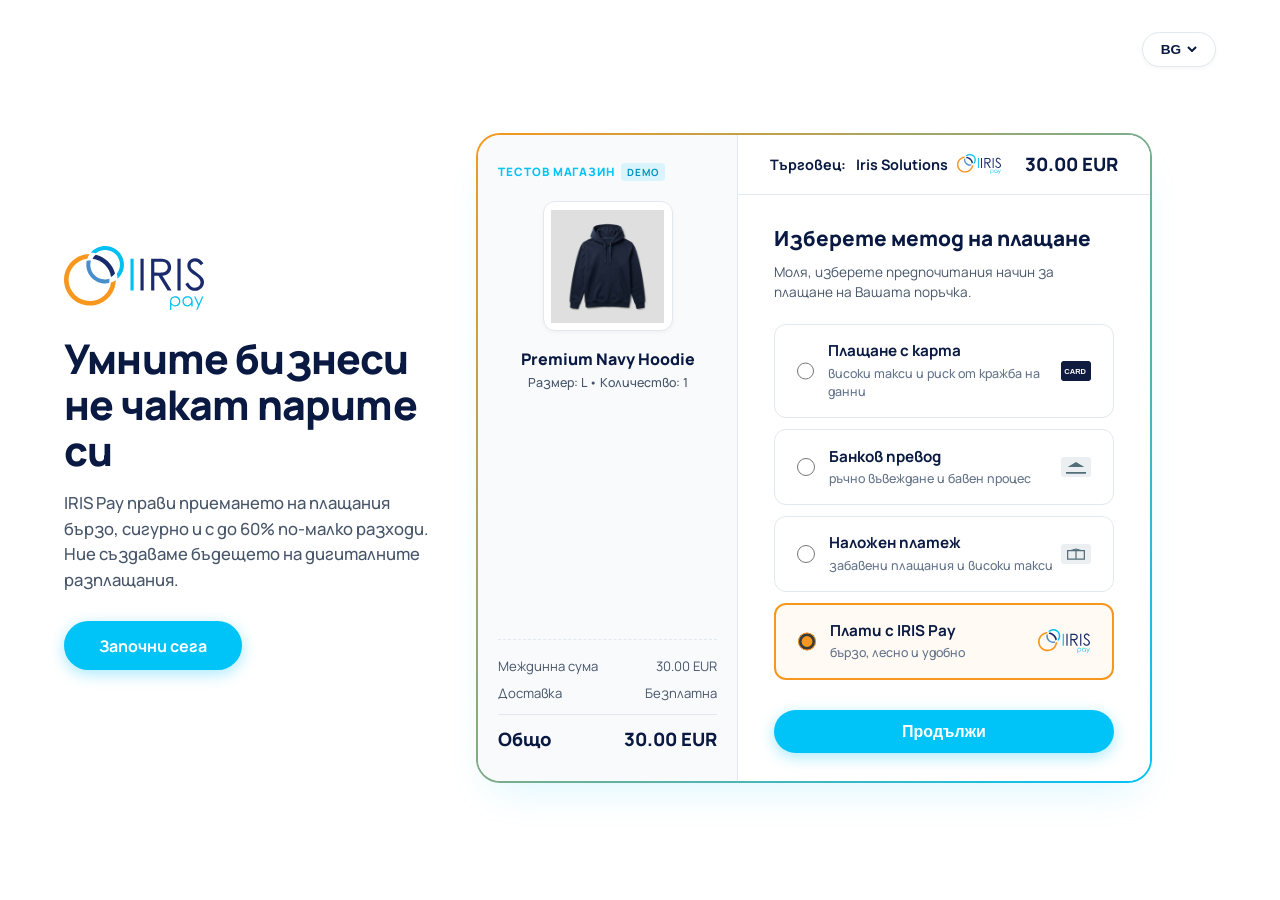
==== bg/index.html @ 7a688a06 "Add files via upload" ====
<!DOCTYPE html>
<html lang="bg">
<head>
  <meta charset="UTF-8">
  <meta name="viewport" content="width=device-width, initial-scale=1.0">
  <title>IRIS Pay - Умните бизнеси не чакат парите си</title>
  <meta name="description" content="IRIS Pay прави приемането на плащания бързо, сигурно и с до 60% по-малко разходи. Ние създаваме бъдещето на дигиталните разплащания.">
  <meta name="keywords" content="IRIS Pay, Open Banking, плащане по сметка, БГ банки, финтех">
  <link rel="stylesheet" href="../style.css">
  <link rel="shortcut icon" href="../iris-logo.svg" type="image/svg+xml">
</head>
<body>

  <!-- Floating Top-Right 6-Language Switcher (BG, EN, RO, HR, GR, IT) -->
  <div class="floating-lang-selector" id="lang-selector">
    <div class="language-selector">
      <button class="language-btn" id="language-toggle">
        <span id="current-lang-text">BG</span>
        <svg viewBox="0 0 10 6">
          <path d="M1 1L5 5L9 1"/>
        </svg>
      </button>
      <ul class="language-dropdown" id="language-dropdown">
        <li class="language-item" data-lang="bg"><a href="#">🇧🇬 Български (BG)</a></li>
        <li class="language-item" data-lang="en"><a href="#">🇬🇧 English (EN)</a></li>
        <li class="language-item" data-lang="ro"><a href="#">🇷🇴 Română (RO)</a></li>
        <li class="language-item" data-lang="hr"><a href="#">🇭🇷 Hrvatski (HR)</a></li>
        <li class="language-item" data-lang="gr"><a href="#">🇬🇷 Ελληνικά (GR)</a></li>
        <li class="language-item" data-lang="it"><a href="#">🇮🇹 Italiano (IT)</a></li>
      </ul>
    </div>
  </div>

  <!-- Hero Section -->
  <main class="hero" id="hero-section">
    <div class="hero__grid">
      <!-- Left Column: Branding Title & Description -->
      <div class="hero__content">
        <img src="../iris-logo.svg" alt="IRIS Logo Big" class="hero__logo">
        <h1 class="hero__title" data-t="heroTitle">Умните бизнеси не чакат парите си</h1>
        <p class="hero__description" data-t="heroSubtitle">
          IRIS Pay прави приемането на плащания бързо, сигурно и с до 60% по-малко разходи. 
          Ние създаваме бъдещето на дигиталните разплащания.
        </p>
        <div class="hero__actions">
          <a href="https://irispay.eu/bg/register" target="_blank" class="btn btn--cyan" id="start-now-btn" data-t="startNow">
            Започни сега
          </a>
        </div>
      </div>
      
      <!-- Right Column: Interactive Embedded Widget -->
      <div class="demo-widget-column" id="demo-widget-section">
        <!-- Widened payment widget layout (940px max-width) -->
        <div class="payment-widget">
          
          <!-- E-Commerce Left Panel Sidebar -->
          <aside class="widget-sidebar">
            <div class="widget-sidebar__store-header">
              <span data-t="storeHeader">Тестов магазин</span>
              <span class="widget-sidebar__store-badge">Demo</span>
            </div>
            
            <div class="widget-sidebar__product-details">
              <div class="widget-sidebar__product-img-box">
                <img src="../demo_hoodie.png" alt="Premium Hoodie" class="widget-sidebar__product-img">
              </div>
              <h3 class="widget-sidebar__product-title" data-t="productTitle">Premium Navy Hoodie</h3>
              <p class="widget-sidebar__product-meta">
                <span data-t="productSize">Размер: L</span> &bull; <span data-t="productQty">Количество: 1</span>
              </p>
            </div>
            
            <!-- Mobile compact summary info -->
            <div class="widget-sidebar__mobile-summary">
              <span class="widget-sidebar__mobile-total-label" data-t="totalLabel">Общо</span>
              <span class="widget-sidebar__mobile-total-val">30.00 EUR</span>
            </div>
            
            <div class="widget-sidebar__breakdown">
              <div class="widget-sidebar__row">
                <span data-t="subtotalLabel">Междинна сума</span>
                <span>30.00 EUR</span>
              </div>
              <div class="widget-sidebar__row">
                <span data-t="shippingLabel">Доставка</span>
                <span data-t="shippingVal">Безплатна</span>
              </div>
              <div class="widget-sidebar__row widget-sidebar__row--total">
                <span data-t="totalLabel">Общо</span>
                <span>30.00 EUR</span>
              </div>
            </div>
          </aside>
          
          <!-- Checkout Right Panel Main -->
          <section class="widget-main">
            <!-- Widget Summary Header -->
            <div class="widget-summary-bar">
              <div class="widget-summary-bar__merchant-box">
                <span class="widget-summary-bar__merchant" data-t="merchantLabel">Търговец:</span>
                <span class="widget-summary-bar__merchant">Iris Solutions</span>
                <img src="../iris-logo.svg" alt="Iris Solutions Logo" class="widget-summary-bar__merchant-logo">
              </div>
              
              <!-- Hidden Timer (activated during Iris Pay flow) -->
              <div class="timer-container" id="widget-timer-header" style="display: none;">
                <div class="timer-box">
                  <span id="timer-minutes">04</span>:<span id="timer-seconds">00</span>
                </div>
              </div>
              
              <div class="widget-summary-bar__amount">30.00 EUR</div>
            </div>
            
            <!-- Widget Content Body -->
            <div class="widget-content" id="widget-content-body">
              
              <!-- Step 1: Mock Merchant Checkout -->
              <div id="view-checkout-select">
                <h3 class="widget-title" data-t="checkoutTitle">Изберете метод на плащане</h3>
                <p class="widget-subtitle" data-t="checkoutSubtitle">Моля, изберете предпочитания начин за плащане на Вашата поръчка.</p>
                
                <div class="checkout-methods">
                  <!-- Method 1: Card -->
                  <div class="method-card" data-method="card">
                    <input type="radio" name="payment-method" class="method-card__radio" id="method-card-input">
                    <div class="method-card__details">
                      <div class="method-card__text-group">
                        <span class="method-card__name" data-t="methodCard">Плащане с карта</span>
                        <span class="method-card__desc" data-t="methodCardDesc">високи такси и риск от кражба на данни</span>
                      </div>
                      <div class="method-card__icons">
                        <svg class="method-card__icon" viewBox="0 0 36 24" width="36" height="24">
                          <rect width="36" height="24" rx="3" fill="#0f1c3f"/>
                          <text x="4" y="16" fill="#fff" font-size="9" font-family="sans-serif" font-weight="bold">CARD</text>
                        </svg>
                      </div>
                    </div>
                  </div>
                  
                  <!-- Method 2: Bank Transfer -->
                  <div class="method-card" data-method="transfer">
                    <input type="radio" name="payment-method" class="method-card__radio" id="method-transfer-input">
                    <div class="method-card__details">
                      <div class="method-card__text-group">
                        <span class="method-card__name" data-t="methodTransfer">Банков превод</span>
                        <span class="method-card__desc" data-t="methodTransferDesc">ръчно въвеждане и бавен процес</span>
                      </div>
                      <div class="method-card__icons">
                        <svg class="method-card__icon" viewBox="0 0 36 24" width="36" height="24">
                          <rect width="36" height="24" rx="3" fill="#eceff1"/>
                          <path d="M18 6 L8 12 L28 12 Z M10 12 L10 18 M14 12 L14 18 M18 12 L18 18 M22 12 L22 18 M26 12 L26 18 M6 18 L30 18 L30 20 L6 20 Z" fill="#546e7a"/>
                        </svg>
                      </div>
                    </div>
                  </div>
                  
                  <!-- Method 3: COD -->
                  <div class="method-card" data-method="cod">
                    <input type="radio" name="payment-method" class="method-card__radio" id="method-cod-input">
                    <div class="method-card__details">
                      <div class="method-card__text-group">
                        <span class="method-card__name" data-t="methodCod">Наложен платеж</span>
                        <span class="method-card__desc" data-t="methodCodDesc">забавени плащания и високи такси</span>
                      </div>
                      <div class="method-card__icons">
                        <svg class="method-card__icon" viewBox="0 0 36 24" width="36" height="24">
                          <rect width="36" height="24" rx="3" fill="#eceff1"/>
                          <path d="M8 8 L28 8 L28 18 L8 18 Z M18 6 L12 8 M18 6 L24 8 M18 8 L18 18" stroke="#546e7a" stroke-width="1.5" fill="none"/>
                        </svg>
                      </div>
                    </div>
                  </div>
                  
                  <!-- Method 4: IRIS Pay -->
                  <div class="method-card method-card--iris method-card--selected" data-method="iris">
                    <input type="radio" name="payment-method" class="method-card__radio" id="method-iris-input" checked>
                    <div class="method-card__details">
                      <div class="method-card__text-group">
                        <span class="method-card__name" data-t="methodIris">Плати с IRIS Pay</span>
                        <span class="method-card__desc" data-t="methodIrisDesc">бързо, лесно и удобно</span>
                      </div>
                      <img src="../iris-logo.svg" alt="IRIS Pay Logo" class="method-card__logo">
                    </div>
                  </div>
                </div>
                
                <!-- Guidance Alert Box -->
                <div class="checkout-alert" id="checkout-alert"></div>
                
                <button class="btn btn--cyan" id="btn-checkout-next" style="margin-top: 1rem; border-radius: 2rem; width: 100%;">
                  <span data-t="continue">Продължи</span>
                </button>
              </div>
              
              <!-- Step 2: Country & Bank Selection (Initially Hidden) -->
              <div id="view-bank-list" style="display: none;">
                <h3 class="widget-title" data-t="title">Държава на банковата сметка</h3>
                
                <!-- Country Selector flags -->
                <div class="country-selector" id="flags-container"></div>
                
                <h3 class="widget-title" data-t="chooseBank" style="margin-top: 1rem;">Изберете Вашата банка</h3>
                <p class="widget-subtitle" data-t="chooseBankSubtitle">Когато изберете банката си, ще бъдете пренасочени към нейното приложение.</p>
                
                <!-- Bank Items Grid -->
                <div class="bank-grid" id="bank-grid"></div>
              </div>
              
              <!-- Step 3: Selected Bank Confirmation (Initially Hidden) -->
              <div id="view-bank-confirm" class="selected-bank-view" style="display: none;">
                <div class="selected-bank-header">
                  <div class="selected-bank-title">
                    <span data-t="selectedBank">Избрана банка:</span>
                    <span class="selected-bank-name dynamic-bank-name">Revolut</span>
                  </div>
                  <a href="#" class="back-link" id="back-to-list">
                    <svg width="12" height="12" viewBox="0 0 24 24" fill="none" stroke="currentColor" stroke-width="2.5" stroke-linecap="round" stroke-linejoin="round" style="transform: rotate(180deg);">
                      <line x1="5" y1="12" x2="19" y2="12"></line>
                      <polyline points="12 5 19 12 12 19"></polyline>
                    </svg>
                    <span data-t="selectOtherBank">Изберете друга банка</span>
                  </a>
                </div>
                
                <div class="selected-bank-instructions" id="instructions-text">
                  <!-- Dynamically populated instructions -->
                </div>
                
                <div class="selected-bank-actions">
                  <button class="btn btn--widget-continue" id="btn-continue-widget">
                    <span data-t="continue">Продължи</span>
                  </button>
                  <button class="btn--circle-arrow-widget" id="btn-continue-circle-widget">
                    <svg width="14" height="14" viewBox="0 0 24 24" fill="none" stroke="currentColor" stroke-width="3" stroke-linecap="round" stroke-linejoin="round">
                      <line x1="5" y1="12" x2="19" y2="12"></line>
                      <polyline points="12 5 19 12 12 19"></polyline>
                    </svg>
                  </button>
                </div>
              </div>
              
              <!-- Step 4: Inline Mock Bank Portal (Initially Hidden) -->
              <div id="view-bank-portal" class="bank-portal-inline" style="display: none;">
                <div class="bank-portal-inline__logo" id="portal-bank-logo-container"></div>
                <h2 class="bank-portal-inline__title" data-t="bankPortalTitle">Потвърждение на плащането</h2>
                <p class="bank-portal-inline__desc" id="portal-desc-text" data-t="bankPortalDesc">
                  Моля, потвърдете трансакцията към Iris Solutions.
                </p>
                
                <div class="bank-portal-inline__info-box">
                  <div class="bank-portal-inline__row">
                    <span class="bank-portal-inline__label" data-t="merchantLabel">Търговец:</span>
                    <span class="bank-portal-inline__val" id="portal-merchant-val">Iris Solutions</span>
                  </div>
                  <div class="bank-portal-inline__row">
                    <span class="bank-portal-inline__label" data-t="description">Описание:</span>
                    <span class="bank-portal-inline__val" id="portal-desc-val">IRIS-1042: Premium Navy Hoodie</span>
                  </div>
                  <div class="bank-portal-inline__row">
                    <span class="bank-portal-inline__label" data-t="date">Дата:</span>
                    <span class="bank-portal-inline__val" id="portal-date-val">2026-07-08 14:53:24</span>
                  </div>
                  <div class="bank-portal-inline__row">
                    <span class="bank-portal-inline__label" data-t="amountLabel">Сума:</span>
                    <span class="bank-portal-inline__val" id="portal-amount-val">30.00 EUR</span>
                  </div>
                </div>
                
                <button id="portal-btn-confirm" class="btn btn--portal-confirm" data-t="bankPortalConfirm">Потвърди плащането</button>
                <button id="portal-btn-cancel" class="btn btn--portal-cancel" data-t="bankPortalCancel">Откажи плащането</button>
              </div>
              
            </div>
          </section>
          
        </div>
      </div>
    </div>
  </main>

  <script src="../app.js"></script>
</body>
</html>
---- style.css ----
@import url('https://fonts.googleapis.com/css2?family=Manrope:wght@300;400;500;600;700;800;900&display=swap');

:root {
  --font-main: 'Manrope', sans-serif;
  
  /* Brand colors matching live irispay.bg */
  --color-primary: #091942;
  --color-primary-light: #1e293b;
  --color-cyan: #00c3f8;
  --color-cyan-hover: #00b0e0;
  --color-accent: #f7971d;
  --color-accent-hover: #e08316;
  
  /* Background colors */
  --color-bg-main: #ffffff;
  --color-card-bg: #ffffff;
  --color-sidebar-bg: #f8fafc;
  
  /* Text colors */
  --color-text-dark: #091942;
  --color-text-muted: #475569;
  --color-text-light: #ffffff;
  
  /* Border colors */
  --color-border: #e2e8f0;
  --color-border-active: #00c3f8;
  
  /* Shadows */
  --shadow-sm: 0 2px 4px rgba(0, 0, 0, 0.04);
  --shadow-md: 0 4px 12px rgba(0, 0, 0, 0.06);
  --shadow-lg: 0 20px 40px -15px rgba(0, 195, 248, 0.15);
  
  /* Transitions */
  --transition-fast: 0.2s ease;
  --transition-normal: 0.3s cubic-bezier(0.4, 0, 0.2, 1);
}

* {
  box-sizing: border-box;
  margin: 0;
  padding: 0;
}

body {
  font-family: var(--font-main);
  background-color: var(--color-bg-main);
  color: var(--color-text-dark);
  line-height: 1.5;
  -webkit-font-smoothing: antialiased;
  min-height: 100vh;
  display: flex;
  flex-direction: column;
}

/* Scrollbar styling */
::-webkit-scrollbar {
  width: 6px;
  height: 6px;
}
::-webkit-scrollbar-track {
  background: transparent;
}
::-webkit-scrollbar-thumb {
  background: #cbd5e1;
  border-radius: 4px;
}
::-webkit-scrollbar-thumb:hover {
  background: #94a3b8;
}

/* Typography */
h1, h2, h3, h4, h5, h6 {
  font-weight: 800;
  color: var(--color-primary);
}

a {
  color: var(--color-cyan);
  text-decoration: none;
  transition: color var(--transition-fast);
}
a:hover {
  color: var(--color-primary);
}

/* Floating Top-Right Language selector (No header) */
.floating-lang-selector {
  position: absolute;
  top: 2rem;
  right: 5%;
  z-index: 1000;
}

.language-selector {
  position: relative;
  display: inline-block;
}

.language-btn {
  background: white;
  border: 1px solid var(--color-border);
  border-radius: 2rem;
  padding: 0.55rem 1.1rem;
  font-size: 0.85rem;
  font-weight: 700;
  color: var(--color-primary);
  cursor: pointer;
  display: flex;
  align-items: center;
  gap: 0.4rem;
  box-shadow: var(--shadow-sm);
  transition: all var(--transition-fast);
}
.language-btn:hover {
  border-color: var(--color-cyan);
  box-shadow: var(--shadow-md);
}

.language-btn svg {
  width: 10px;
  height: 6px;
  fill: none;
  stroke: currentColor;
  stroke-width: 2;
  transition: transform var(--transition-fast);
}

.language-btn--open svg {
  transform: rotate(180deg);
}

.language-dropdown {
  position: absolute;
  top: 100%;
  right: 0;
  margin-top: 0.5rem;
  background: white;
  border: 1px solid var(--color-border);
  border-radius: 0.75rem;
  box-shadow: var(--shadow-md);
  list-style: none;
  min-width: 110px;
  display: none;
  z-index: 110;
  overflow: hidden;
}

.language-dropdown--open {
  display: block;
}

.language-item a {
  display: flex;
  align-items: center;
  gap: 0.5rem;
  padding: 0.6rem 1rem;
  color: var(--color-text-dark);
  font-weight: 600;
  font-size: 0.85rem;
}
.language-item a:hover {
  background-color: #f1f5f9;
  color: var(--color-cyan);
}

.lang-flag-mini {
  width: 18px;
  height: 12px;
  border-radius: 2px;
  object-fit: cover;
}

/* Primary Cyan Action Button */
.btn--cyan {
  background-color: var(--color-cyan);
  color: #ffffff;
  padding: 0.8rem 2.2rem;
  border-radius: 2rem;
  font-weight: 700;
  font-size: 1rem;
  box-shadow: 0 4px 15px rgba(0, 195, 248, 0.35);
  display: inline-flex;
  align-items: center;
  justify-content: center;
  border: none;
  cursor: pointer;
  transition: all var(--transition-fast);
  text-decoration: none;
}
.btn--cyan:hover {
  background-color: var(--color-cyan-hover);
  transform: translateY(-2px);
  box-shadow: 0 6px 20px rgba(0, 195, 248, 0.45);
}

/* Homepage Hero Section - Clean Light Mesh Gradient */
.hero {
  position: relative;
  min-height: 100vh;
  display: flex;
  justify-content: center;
  align-items: center;
  overflow: hidden;
  padding: 5rem 5% 4rem;
  background-color: #ffffff;
  background-image: none;
}

.hero__grid {
  display: grid;
  grid-template-columns: 0.85fr 1.15fr;
  gap: 3rem;
  width: 100%;
  max-width: 1360px;
  z-index: 2;
  align-items: center;
}

.hero__content {
  text-align: left;
}

/* Compact Logo, Title & Subtitle sizing */
.hero__logo {
  width: 140px;
  margin-bottom: 1.25rem;
}

.hero__title {
  font-size: clamp(1.8rem, 3.2vw, 2.6rem);
  font-weight: 900;
  line-height: 1.12;
  margin-bottom: 1rem;
  color: var(--color-primary);
  letter-spacing: -0.02em;
}

.hero__description {
  font-size: clamp(0.9rem, 1.3vw, 1.05rem);
  font-weight: 500;
  color: var(--color-text-muted);
  margin-bottom: 1.75rem;
  line-height: 1.55;
  max-width: 500px;
}

.hero__actions {
  display: flex;
  gap: 1.25rem;
}

/* WIDENED PAYMENT WIDGET CONTAINER (940px max-width & Gradient Border) */
.demo-widget-column {
  display: flex;
  flex-direction: column;
  align-items: center;
  width: 100%;
}

.payment-widget {
  background: linear-gradient(#ffffff, #ffffff) padding-box,
              linear-gradient(135deg, #f7971d 0%, #00c3f8 100%) border-box;
  border: 2.5px solid transparent;
  border-radius: 1.5rem;
  box-shadow: var(--shadow-lg);
  width: 100%;
  max-width: 940px;
  min-height: 540px;
  display: flex;
  flex-direction: row;
  overflow: hidden;
  color: var(--color-text-dark);
  position: relative;
  transition: all var(--transition-normal);
}

/* Reduced E-Commerce Product Sidebar Width (260px) */
.widget-sidebar {
  width: 260px;
  flex-shrink: 0;
  background-color: var(--color-sidebar-bg);
  border-right: 1px solid var(--color-border);
  padding: 1.75rem 1.25rem;
  display: flex;
  flex-direction: column;
  text-align: left;
}

.widget-sidebar__store-header {
  font-size: 0.72rem;
  font-weight: 800;
  color: var(--color-cyan);
  text-transform: uppercase;
  letter-spacing: 0.08em;
  margin-bottom: 1.25rem;
  display: flex;
  align-items: center;
  gap: 0.35rem;
}

.widget-sidebar__store-badge {
  background-color: rgba(0, 195, 248, 0.12);
  color: #0093be;
  padding: 0.12rem 0.4rem;
  border-radius: 0.25rem;
  font-size: 0.62rem;
  font-weight: 700;
}

.widget-sidebar__product-details {
  display: flex;
  flex-direction: column;
  align-items: center;
  margin-bottom: 1.5rem;
}

.widget-sidebar__product-img-box {
  width: 130px;
  height: 130px;
  border-radius: 0.75rem;
  background-color: #ffffff;
  border: 1px solid var(--color-border);
  display: flex;
  align-items: center;
  justify-content: center;
  overflow: hidden;
  box-shadow: var(--shadow-sm);
  margin-bottom: 1rem;
  transition: transform var(--transition-fast);
}
.widget-sidebar__product-img-box:hover {
  transform: scale(1.03);
}

.widget-sidebar__product-img {
  width: 88%;
  height: 88%;
  object-fit: contain;
}

.widget-sidebar__product-title {
  font-size: 1rem;
  font-weight: 800;
  color: var(--color-primary);
  text-align: center;
  margin-bottom: 0.2rem;
}

.widget-sidebar__product-meta {
  font-size: 0.78rem;
  color: var(--color-text-muted);
  font-weight: 500;
  text-align: center;
}

.widget-sidebar__breakdown {
  margin-top: auto;
  border-top: 1px dashed var(--color-border);
  padding-top: 1.1rem;
}

.widget-sidebar__row {
  display: flex;
  justify-content: space-between;
  font-size: 0.82rem;
  color: var(--color-text-muted);
  margin-bottom: 0.45rem;
}

.widget-sidebar__row--total {
  margin-top: 0.65rem;
  border-top: 1px solid var(--color-border);
  padding-top: 0.65rem;
  font-size: 1.15rem;
  font-weight: 900;
  color: var(--color-primary);
  margin-bottom: 0;
}

.widget-sidebar__mobile-summary {
  display: none;
}

/* Expanded Checkout Content Panel (Right Panel) */
.widget-main {
  flex: 1;
  background-color: var(--color-card-bg);
  display: flex;
  flex-direction: column;
  transition: background-color var(--transition-normal), color var(--transition-normal);
}

.widget-main--dark {
  background-color: #1a212d !important;
  color: #ffffff !important;
}

.widget-main--dark .widget-summary-bar {
  background-color: #151a24 !important;
  border-bottom-color: #2e3b4e !important;
}

.widget-main--dark .widget-summary-bar__merchant {
  color: #ffffff !important;
}

.widget-main--dark .widget-summary-bar__amount {
  color: #22d3ee !important;
}

.widget-summary-bar {
  background-color: var(--color-card-bg);
  padding: 1rem 2rem;
  border-bottom: 1px solid var(--color-border);
  display: flex;
  justify-content: space-between;
  align-items: center;
  font-size: 0.9rem;
  gap: 1.5rem;
}

.widget-summary-bar__merchant-box {
  display: flex;
  align-items: center;
  gap: 0.6rem;
  white-space: nowrap;
}

.widget-summary-bar__merchant {
  font-weight: 700;
  color: var(--color-primary);
}

.widget-summary-bar__merchant-logo {
  height: 20px;
  width: auto;
}

.widget-summary-bar__amount {
  font-weight: 900;
  font-size: 1.15rem;
  color: var(--color-primary);
  white-space: nowrap;
}

.widget-content {
  padding: 1.75rem 2.25rem;
  flex-grow: 1;
  display: flex;
  flex-direction: column;
  justify-content: center;
}

.widget-title {
  font-size: 1.3rem;
  font-weight: 800;
  margin-bottom: 0.85rem;
  color: var(--color-primary);
  text-align: left;
}

.widget-main--dark .widget-title {
  color: #ffffff !important;
}

.widget-subtitle {
  font-size: 0.85rem;
  color: var(--color-text-muted);
  margin-top: -0.4rem;
  margin-bottom: 1.35rem;
  line-height: 1.5;
  text-align: left;
}

.widget-main--dark .widget-subtitle {
  color: #94a3b8 !important;
}

.checkout-methods {
  display: flex;
  flex-direction: column;
  gap: 0.7rem;
  margin-bottom: 0.85rem;
}

.method-card {
  display: flex;
  align-items: center;
  padding: 0.95rem 1.35rem;
  border: 1px solid var(--color-border);
  border-radius: 0.75rem;
  cursor: pointer;
  transition: all var(--transition-fast);
  background-color: white;
  user-select: none;
}

.method-card:hover {
  border-color: #cbd5e1;
  background-color: #f8fafc;
}

.method-card--selected {
  border-color: var(--color-cyan);
  background-color: rgba(0, 195, 248, 0.04);
}

.method-card--iris {
  border: 1.5px dashed rgba(247, 151, 29, 0.6);
}

.method-card--iris.method-card--selected {
  border: 2px solid var(--color-accent);
  background-color: rgba(247, 151, 29, 0.05);
}

.method-card__radio {
  margin-right: 0.85rem;
  width: 1.15rem;
  height: 1.15rem;
  accent-color: var(--color-cyan);
  cursor: pointer;
}

.method-card--iris .method-card__radio {
  accent-color: var(--color-accent);
}

.method-card__details {
  flex-grow: 1;
  display: flex;
  align-items: center;
  justify-content: space-between;
}

.method-card__name {
  font-weight: 700;
  font-size: 0.95rem;
}

.method-card__text-group {
  display: flex;
  flex-direction: column;
  text-align: left;
  gap: 0.1rem;
}

.method-card__desc {
  font-size: 0.78rem;
  color: #64748b;
  font-weight: 500;
}

.method-card__icons {
  display: flex;
  gap: 0.25rem;
}

.method-card__icon {
  height: 20px;
  width: auto;
  border-radius: 2px;
}

.method-card__logo {
  height: 24px;
  width: auto;
}

.checkout-alert {
  background-color: #fffbeb;
  border: 1px solid #fef3c7;
  border-radius: 0.5rem;
  padding: 0.7rem 0.9rem;
  color: #b45309;
  font-size: 0.78rem;
  margin-bottom: 0.75rem;
  line-height: 1.4;
  text-align: left;
  display: none;
}

.country-selector {
  display: flex;
  gap: 0.5rem;
  margin-bottom: 1.25rem;
  flex-wrap: wrap;
}

.country-flag {
  width: 2.5rem;
  height: 1.7rem;
  border-radius: 0.3rem;
  cursor: pointer;
  border: 2px solid transparent;
  transition: all var(--transition-fast);
  overflow: hidden;
  box-shadow: var(--shadow-sm);
  display: flex;
  align-items: center;
  justify-content: center;
  background-color: white;
}

.country-flag svg {
  width: 100%;
  height: 100%;
  object-fit: cover;
}

.country-flag:hover {
  transform: translateY(-1px);
}

.country-flag--active {
  border-color: var(--color-cyan);
  box-shadow: var(--shadow-md);
  transform: translateY(-1px);
}

.bank-grid {
  display: grid;
  grid-template-columns: repeat(3, 1fr);
  gap: 0.6rem;
  margin-top: 0.5rem;
  overflow-y: auto;
  max-height: 220px;
  padding-right: 2px;
}

.bank-item {
  background-color: white;
  border: 1px solid var(--color-border);
  border-radius: 0.6rem;
  height: 56px;
  display: flex;
  align-items: center;
  justify-content: center;
  padding: 0.4rem;
  cursor: pointer;
  transition: all var(--transition-fast);
}

.bank-item:hover {
  box-shadow: var(--shadow-sm);
  border-color: var(--color-cyan);
}

.bank-item--active {
  border-color: var(--color-cyan);
  box-shadow: 0 0 0 2px rgba(0, 195, 248, 0.15);
}

.bank-logo {
  max-width: 100%;
  max-height: 100%;
  display: flex;
  align-items: center;
  justify-content: center;
}

.selected-bank-view {
  display: flex;
  flex-direction: column;
  height: 100%;
  flex-grow: 1;
}

.selected-bank-header {
  display: flex;
  justify-content: space-between;
  align-items: center;
  border-bottom: 1px solid var(--color-border);
  padding-bottom: 0.85rem;
  margin-bottom: 1rem;
}

.selected-bank-title {
  display: flex;
  flex-direction: column;
  font-size: 0.8rem;
  color: var(--color-text-muted);
  text-align: left;
}

.selected-bank-name {
  color: var(--color-primary);
  font-weight: 800;
  font-size: 1.2rem;
}

.back-link {
  font-size: 0.82rem;
  font-weight: 700;
  display: flex;
  align-items: center;
  gap: 0.35rem;
  color: var(--color-text-muted);
}
.back-link:hover {
  color: var(--color-cyan);
}

.selected-bank-instructions {
  font-size: 0.8rem;
  color: var(--color-text-muted);
  line-height: 1.55;
  margin-bottom: 1.25rem;
  text-align: left;
}

.selected-bank-instructions p {
  margin-bottom: 0.5rem;
}

.selected-bank-instructions a {
  text-decoration: underline;
  font-weight: 600;
}

.selected-bank-actions {
  margin-top: auto;
  display: flex;
  align-items: center;
  gap: 0.6rem;
}

.btn--widget-continue {
  flex-grow: 1;
  padding: 0.85rem 1.5rem;
  border-radius: 2rem;
  background-color: var(--color-cyan);
  color: white;
  border: none;
  font-weight: 700;
  font-size: 1rem;
  cursor: pointer;
  transition: all var(--transition-fast);
}
.btn--widget-continue:hover {
  background-color: var(--color-cyan-hover);
}

.btn--circle-arrow-widget {
  width: 3rem;
  height: 3rem;
  border-radius: 50%;
  background-color: var(--color-cyan);
  color: var(--color-text-light);
  display: inline-flex;
  align-items: center;
  justify-content: center;
  border: none;
  cursor: pointer;
  transition: all var(--transition-fast);
}
.btn--circle-arrow-widget:hover {
  background-color: var(--color-cyan-hover);
  transform: scale(1.05);
}

.bank-portal-inline {
  display: flex;
  flex-direction: column;
  height: 100%;
  color: #ffffff;
  text-align: center;
  padding: 0.5rem 0;
  justify-content: center;
}

.bank-portal-inline__logo {
  height: 40px;
  margin-bottom: 1rem;
  display: flex;
  justify-content: center;
}

.widget-main--dark .bank-logo text {
  fill: #ffffff !important;
}
.widget-main--dark .bank-logo path {
  fill: #ffffff !important;
}

.bank-portal-inline__title {
  font-size: 1.3rem;
  font-weight: 800;
  color: #a5b4fc;
  margin-bottom: 0.35rem;
}

.bank-portal-inline__desc {
  font-size: 0.82rem;
  color: #94a3b8;
  margin-bottom: 1.25rem;
  line-height: 1.4;
}

.bank-portal-inline__info-box {
  background-color: #0d121c;
  border-radius: 0.75rem;
  padding: 1.1rem 1.3rem;
  margin-bottom: 1.5rem;
  text-align: left;
  border: 1px solid #273549;
}

.bank-portal-inline__row {
  display: flex;
  justify-content: space-between;
  margin-bottom: 0.5rem;
  font-size: 0.82rem;
}

.bank-portal-inline__row:last-child {
  margin-bottom: 0;
  border-top: 1px solid #273549;
  padding-top: 0.5rem;
  font-weight: 800;
  font-size: 0.98rem;
}

.bank-portal-inline__label {
  color: #94a3b8;
}

.bank-portal-inline__val {
  color: #f1f5f9;
  font-weight: 600;
}

.bank-portal-inline__row:last-child .bank-portal-inline__label {
  color: #ffffff;
}
.bank-portal-inline__row:last-child .bank-portal-inline__val {
  color: #22d3ee;
}

.btn--portal-confirm {
  background-color: #22d3ee;
  color: #0e131b;
  font-weight: 800;
  width: 100%;
  padding: 0.85rem;
  border-radius: 0.5rem;
  font-size: 0.95rem;
  border: none;
  cursor: pointer;
  transition: all var(--transition-fast);
  margin-bottom: 0.6rem;
}
.btn--portal-confirm:hover {
  background-color: #06b6d4;
}

.btn--portal-cancel {
  background-color: transparent;
  color: #cbd5e1;
  font-weight: 600;
  width: 100%;
  padding: 0.8rem;
  border: 1px solid #475569;
  border-radius: 0.5rem;
  font-size: 0.9rem;
  cursor: pointer;
  transition: all var(--transition-fast);
}
.btn--portal-cancel:hover {
  background-color: rgba(255, 255, 255, 0.05);
}

.success-card {
  text-align: center;
  padding: 1rem 0;
  display: flex;
  flex-direction: column;
  align-items: center;
}

.success-icon-box {
  width: 64px;
  height: 64px;
  border-radius: 50%;
  background-color: #dcfce7;
  color: #15803d;
  display: inline-flex;
  align-items: center;
  justify-content: center;
  margin-bottom: 1.25rem;
  font-size: 2.2rem;
  animation: scaleUp 0.5s cubic-bezier(0.175, 0.885, 0.32, 1.275);
}

@keyframes scaleUp {
  0% { transform: scale(0); }
  100% { transform: scale(1); }
}

.success-title {
  font-size: 1.4rem;
  font-weight: 800;
  color: #15803d;
  margin-bottom: 0.5rem;
}

.success-desc {
  color: var(--color-text-muted);
  font-size: 0.85rem;
  margin-bottom: 1.25rem;
  line-height: 1.4;
}

.receipt-box {
  background-color: var(--color-sidebar-bg);
  border-radius: 0.65rem;
  padding: 1rem 1.1rem;
  width: 100%;
  text-align: left;
  border: 1px solid var(--color-border);
  margin-bottom: 1.5rem;
}

.receipt-row {
  display: flex;
  justify-content: space-between;
  margin-bottom: 0.45rem;
  font-size: 0.8rem;
}
.receipt-row:last-child {
  margin-bottom: 0;
  border-top: 1px dashed #cbd5e1;
  padding-top: 0.45rem;
  font-weight: 800;
  font-size: 0.98rem;
}

.receipt-label {
  color: var(--color-text-muted);
}

.receipt-value {
  color: var(--color-primary);
}

@media (max-width: 1024px) {
  .hero__grid {
    grid-template-columns: 1fr;
    gap: 3rem;
    text-align: center;
  }
  
  .hero__content {
    text-align: center;
  }

  .hero__description {
    margin-left: auto;
    margin-right: auto;
  }
  
  .hero__logo {
    margin: 0 auto 1.25rem;
  }
  
  .hero__actions {
    justify-content: center;
  }
  
  .payment-widget {
    margin: 0 auto;
  }
}

@media (max-width: 768px) {
  .payment-widget {
    flex-direction: column;
    max-width: 440px;
    margin: 0 auto;
    min-height: auto;
  }
  
  .widget-sidebar {
    width: 100%;
    border-right: none;
    border-bottom: 1px solid var(--color-border);
    padding: 1rem 1.25rem;
    flex-direction: row;
    align-items: center;
    justify-content: space-between;
  }
  
  .widget-sidebar__store-header {
    display: none;
  }
  
  .widget-sidebar__product-details {
    display: flex;
    flex-direction: row;
    align-items: center;
    margin-bottom: 0;
    gap: 0.75rem;
  }
  
  .widget-sidebar__product-img-box {
    width: 48px;
    height: 48px;
    margin-bottom: 0;
    border-radius: 0.4rem;
  }
  
  .widget-sidebar__product-title {
    font-size: 0.9rem;
    text-align: left;
    margin-bottom: 0;
  }
  
  .widget-sidebar__product-meta {
    display: none;
  }
  
  .widget-sidebar__breakdown {
    display: none;
  }
  
  .widget-sidebar__mobile-summary {
    display: flex;
    flex-direction: column;
    text-align: right;
  }
  
  .widget-sidebar__mobile-total-label {
    font-size: 0.75rem;
    color: var(--color-text-muted);
    font-weight: 500;
  }
  
  .widget-sidebar__mobile-total-val {
    font-size: 1.15rem;
    font-weight: 800;
    color: var(--color-primary);
  }
}
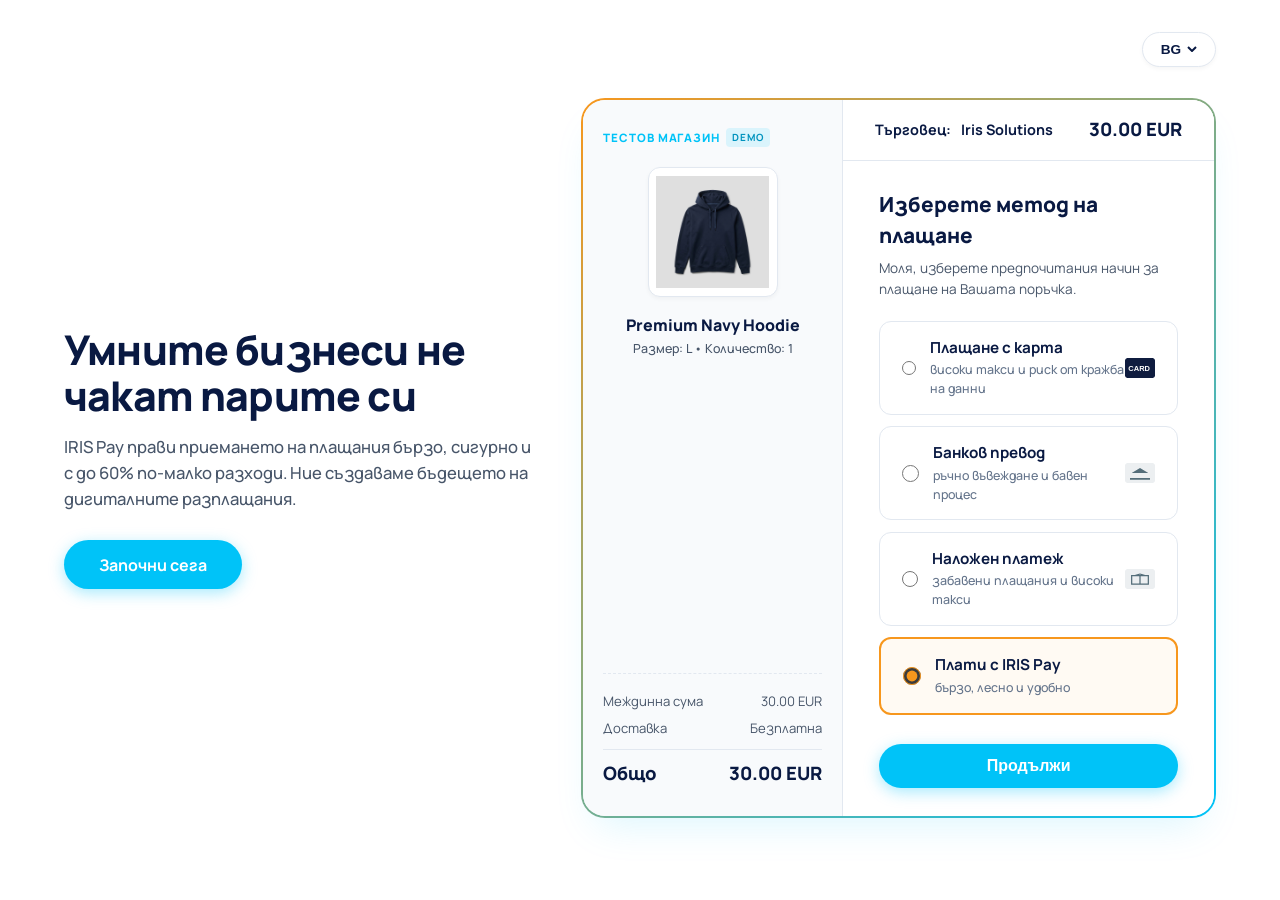
==== commit 72e07733: "Add files via upload" ====
--- a/bg/index.html
+++ b/bg/index.html
@@ -36,7 +36,6 @@
     <div class="hero__grid">
       <!-- Left Column: Branding Title & Description -->
       <div class="hero__content">
-        <img src="../iris-logo.svg" alt="IRIS Logo Big" class="hero__logo">
         <h1 class="hero__title" data-t="heroTitle">Умните бизнеси не чакат парите си</h1>
         <p class="hero__description" data-t="heroSubtitle">
           IRIS Pay прави приемането на плащания бързо, сигурно и с до 60% по-малко разходи. 
@@ -100,14 +99,6 @@
               <div class="widget-summary-bar__merchant-box">
                 <span class="widget-summary-bar__merchant" data-t="merchantLabel">Търговец:</span>
                 <span class="widget-summary-bar__merchant">Iris Solutions</span>
-                <img src="../iris-logo.svg" alt="Iris Solutions Logo" class="widget-summary-bar__merchant-logo">
-              </div>
-              
-              <!-- Hidden Timer (activated during Iris Pay flow) -->
-              <div class="timer-container" id="widget-timer-header" style="display: none;">
-                <div class="timer-box">
-                  <span id="timer-minutes">04</span>:<span id="timer-seconds">00</span>
-                </div>
               </div>
               
               <div class="widget-summary-bar__amount">30.00 EUR</div>
@@ -181,7 +172,6 @@
                         <span class="method-card__name" data-t="methodIris">Плати с IRIS Pay</span>
                         <span class="method-card__desc" data-t="methodIrisDesc">бързо, лесно и удобно</span>
                       </div>
-                      <img src="../iris-logo.svg" alt="IRIS Pay Logo" class="method-card__logo">
                     </div>
                   </div>
                 </div>
--- a/style.css
+++ b/style.css
@@ -222,8 +222,7 @@
 
 /* Compact Logo, Title & Subtitle sizing */
 .hero__logo {
-  width: 140px;
-  margin-bottom: 1.25rem;
+  display: none !important;
 }
 
 .hero__title {
